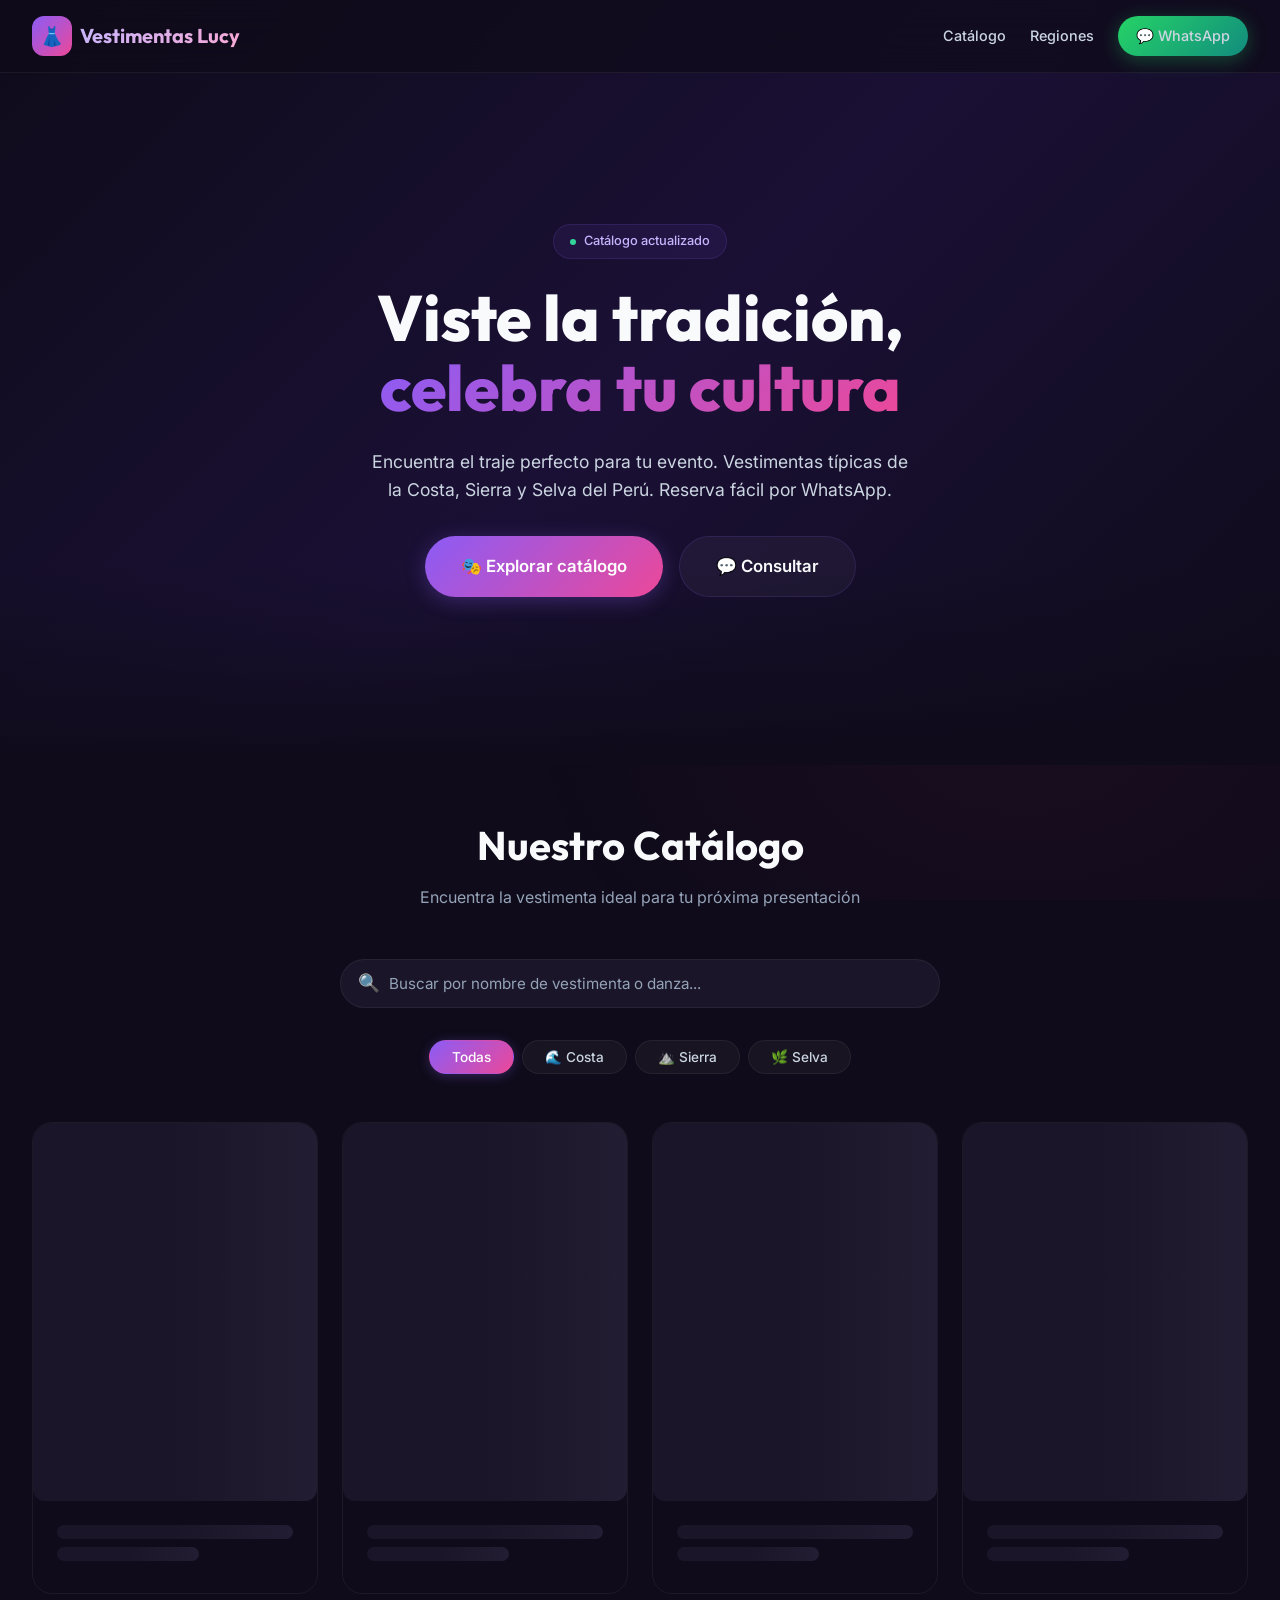
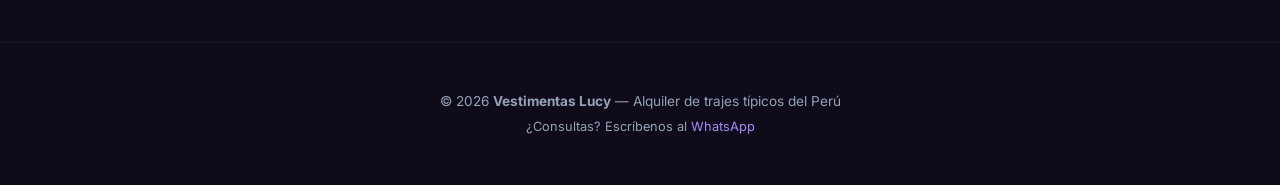
==== index.html @ 81c1f80c "Primer despliegue de Alquiler de Vestimentas Lucy" ====
<!DOCTYPE html>
<html lang="es">
<head>
    <meta charset="UTF-8">
    <meta name="viewport" content="width=device-width, initial-scale=1.0">
    <meta name="description" content="Alquiler de vestimentas típicas del Perú — Costa, Sierra y Selva. Encuentra trajes de Marinera, Huayno, Diablada y más. Reserva por WhatsApp.">
    <meta name="keywords" content="alquiler vestimentas, trajes típicos Perú, danzas peruanas, marinera, huayno, diablada">
    <title>Vestimentas Lucy — Alquiler de Trajes Típicos del Perú</title>
    <link rel="stylesheet" href="css/style.css">
    <link rel="icon" href="data:image/svg+xml,<svg xmlns='http://www.w3.org/2000/svg' viewBox='0 0 32 32'><text y='28' font-size='28'>👗</text></svg>">
</head>
<body>

    <!-- ══════════════════ NAVBAR ══════════════════ -->
    <nav class="navbar" id="navbar">
        <div class="navbar-inner">
            <a href="#" class="navbar-brand">
                <div class="brand-icon">👗</div>
                <span class="brand-text">Vestimentas Lucy</span>
            </a>

            <button class="navbar-toggle" id="navToggle" aria-label="Menú de navegación">
                <span></span><span></span><span></span>
            </button>

            <ul class="navbar-nav" id="navMenu">
                <li><a href="#catalogo">Catálogo</a></li>
                <li><a href="#regiones">Regiones</a></li>
                <li>
                    <a href="https://wa.me/51948291212?text=Hola%2C%20vengo%20del%20catálogo%20web%20y%20deseo%20información."
                       class="btn btn-sm btn-whatsapp" target="_blank" rel="noopener">
                        💬 WhatsApp
                    </a>
                </li>
            </ul>
        </div>
    </nav>

    <!-- ══════════════════ HERO ══════════════════ -->
    <section class="hero">
        <div class="hero-content">
            <div class="hero-badge">
                <span class="badge-dot"></span>
                Catálogo actualizado
            </div>
            <h1>
                Viste la tradición,<br>
                <span class="gradient-text">celebra tu cultura</span>
            </h1>
            <p>
                Encuentra el traje perfecto para tu evento. Vestimentas típicas de la Costa, Sierra y Selva del Perú. Reserva fácil por WhatsApp.
            </p>
            <div class="hero-actions">
                <a href="#catalogo" class="btn btn-primary btn-lg">
                    🎭 Explorar catálogo
                </a>
                <a href="https://wa.me/51948291212?text=Hola%2C%20vengo%20del%20catálogo%20web%20y%20deseo%20información."
                   class="btn btn-secondary btn-lg" target="_blank" rel="noopener">
                    💬 Consultar
                </a>
            </div>
        </div>
    </section>

    <!-- ══════════════════ CATÁLOGO ══════════════════ -->
    <main class="catalog-section" id="catalogo">
        <div class="section-header">
            <h2>Nuestro Catálogo</h2>
            <p>Encuentra la vestimenta ideal para tu próxima presentación</p>
        </div>

        <!-- Buscador -->
        <div class="search-bar-container">
            <span class="search-icon">🔍</span>
            <input type="text" class="search-bar" id="searchInput"
                   placeholder="Buscar por nombre de vestimenta o danza..." autocomplete="off">
        </div>

        <!-- Filtros por Región -->
        <div class="filter-tabs" id="filterTabs">
            <button class="filter-tab active" data-region="all">Todas</button>
            <button class="filter-tab" data-region="Costa">🌊 Costa</button>
            <button class="filter-tab" data-region="Sierra">⛰️ Sierra</button>
            <button class="filter-tab" data-region="Selva">🌿 Selva</button>
        </div>

        <!-- Grid del catálogo (se llena dinámicamente) -->
        <div class="catalog-grid" id="catalogGrid">
            <!-- Loading skeletons -->
            <div class="skeleton-card">
                <div class="skeleton skeleton-image"></div>
                <div class="skeleton-body">
                    <div class="skeleton skeleton-line"></div>
                    <div class="skeleton skeleton-line"></div>
                </div>
            </div>
            <div class="skeleton-card">
                <div class="skeleton skeleton-image"></div>
                <div class="skeleton-body">
                    <div class="skeleton skeleton-line"></div>
                    <div class="skeleton skeleton-line"></div>
                </div>
            </div>
            <div class="skeleton-card">
                <div class="skeleton skeleton-image"></div>
                <div class="skeleton-body">
                    <div class="skeleton skeleton-line"></div>
                    <div class="skeleton skeleton-line"></div>
                </div>
            </div>
            <div class="skeleton-card">
                <div class="skeleton skeleton-image"></div>
                <div class="skeleton-body">
                    <div class="skeleton skeleton-line"></div>
                    <div class="skeleton skeleton-line"></div>
                </div>
            </div>
        </div>

        <!-- Estado vacío (oculto por defecto) -->
        <div class="empty-state" id="emptyState" style="display: none;">
            <div class="empty-icon">🔍</div>
            <p>No se encontraron vestimentas que coincidan con tu búsqueda.</p>
        </div>
    </main>

    <!-- ══════════════════ MODAL DE DETALLE ══════════════════ -->
    <div class="modal-overlay" id="modalOverlay">
        <div class="modal" role="dialog" aria-modal="true">
            <div class="modal-header">
                <h3 id="modalTitle">Detalle de Vestimenta</h3>
                <button class="modal-close" id="modalClose" aria-label="Cerrar">✕</button>
            </div>
            <div class="modal-body">
                <img src="" alt="" class="modal-image" id="modalImage">
                <h2 id="modalName"></h2>
                <p class="modal-region" id="modalRegion"></p>
                <p class="modal-danza" id="modalDanza"></p>
                <p class="modal-tallas-label">Tallas disponibles:</p>
                <div class="modal-tallas" id="modalTallas"></div>
            </div>
            <div class="modal-footer">
                <a href="#" class="btn btn-whatsapp btn-lg" id="modalWhatsapp" target="_blank" rel="noopener">
                    💬 Reservar por WhatsApp
                </a>
            </div>
        </div>
    </div>

    <!-- ══════════════════ FOOTER ══════════════════ -->
    <footer class="site-footer">
        <p>© 2026 <strong>Vestimentas Lucy</strong> — Alquiler de trajes típicos del Perú</p>
        <p style="margin-top: 4px; font-size: 0.8rem;">
            ¿Consultas? Escríbenos al
            <a href="https://wa.me/51948291212" target="_blank" rel="noopener">WhatsApp</a>
        </p>
    </footer>

    <!-- Botón scroll to top -->
    <button class="scroll-top-btn" id="scrollTopBtn" aria-label="Volver arriba">↑</button>

    <!-- Toast container -->
    <div class="toast-container" id="toastContainer"></div>

    <!-- Scripts -->
    <script type="module" src="js/app.js"></script>

</body>
</html>
---- css/style.css ----
/* =====================================================
   ALQUILER DE VESTIMENTAS LUCY — Sistema de Diseño
   Catálogo Público (style.css)
   ===================================================== */

/* ── Google Fonts ── */
@import url('https://fonts.googleapis.com/css2?family=Outfit:wght@300;400;500;600;700;800&family=Inter:wght@300;400;500;600&display=swap');

/* ── Variables de Diseño ── */
:root {
    /* Paleta principal — tonos cálidos y elegantes */
    --color-primary: #8B5CF6;
    --color-primary-light: #A78BFA;
    --color-primary-dark: #7C3AED;
    --color-secondary: #EC4899;
    --color-secondary-light: #F472B6;
    --color-accent: #F59E0B;
    --color-accent-light: #FBBF24;

    /* Fondos */
    --bg-body: #0F0B1A;
    --bg-card: rgba(255, 255, 255, 0.04);
    --bg-card-hover: rgba(255, 255, 255, 0.08);
    --bg-glass: rgba(139, 92, 246, 0.08);
    --bg-surface: #1A1528;
    --bg-surface-2: #231D33;

    /* Texto */
    --text-primary: #F8FAFC;
    --text-secondary: #CBD5E1;
    --text-muted: #94A3B8;
    --text-accent: #C4B5FD;

    /* Bordes */
    --border-subtle: rgba(255, 255, 255, 0.06);
    --border-card: rgba(139, 92, 246, 0.15);
    --border-glow: rgba(139, 92, 246, 0.4);

    /* Sombras */
    --shadow-sm: 0 1px 3px rgba(0, 0, 0, 0.3);
    --shadow-md: 0 4px 14px rgba(0, 0, 0, 0.4);
    --shadow-lg: 0 10px 40px rgba(0, 0, 0, 0.5);
    --shadow-glow: 0 0 30px rgba(139, 92, 246, 0.15);

    /* Gradientes */
    --gradient-hero: linear-gradient(135deg, #0F0B1A 0%, #1A1035 50%, #0F0B1A 100%);
    --gradient-primary: linear-gradient(135deg, #8B5CF6, #EC4899);
    --gradient-card: linear-gradient(145deg, rgba(139, 92, 246, 0.08), rgba(236, 72, 153, 0.04));
    --gradient-text: linear-gradient(135deg, #C4B5FD, #F9A8D4);

    /* Tipografía */
    --font-heading: 'Outfit', sans-serif;
    --font-body: 'Inter', sans-serif;

    /* Radios */
    --radius-sm: 8px;
    --radius-md: 12px;
    --radius-lg: 20px;
    --radius-xl: 28px;
    --radius-full: 9999px;

    /* Transiciones */
    --transition-fast: 0.2s cubic-bezier(0.4, 0, 0.2, 1);
    --transition-base: 0.3s cubic-bezier(0.4, 0, 0.2, 1);
    --transition-slow: 0.5s cubic-bezier(0.4, 0, 0.2, 1);

    /* Espaciado */
    --space-xs: 4px;
    --space-sm: 8px;
    --space-md: 16px;
    --space-lg: 24px;
    --space-xl: 32px;
    --space-2xl: 48px;
    --space-3xl: 64px;
}

/* ── Reset y Base ── */
*,
*::before,
*::after {
    margin: 0;
    padding: 0;
    box-sizing: border-box;
}

html {
    scroll-behavior: smooth;
    -webkit-font-smoothing: antialiased;
    -moz-osx-font-smoothing: grayscale;
}

body {
    font-family: var(--font-body);
    background: var(--bg-body);
    color: var(--text-primary);
    line-height: 1.6;
    min-height: 100vh;
    overflow-x: hidden;
}

/* ── Fondo animado con partículas ── */
body::before {
    content: '';
    position: fixed;
    inset: 0;
    background: 
        radial-gradient(ellipse 600px 400px at 20% 20%, rgba(139, 92, 246, 0.06), transparent),
        radial-gradient(ellipse 500px 350px at 80% 80%, rgba(236, 72, 153, 0.05), transparent),
        radial-gradient(ellipse 400px 300px at 50% 50%, rgba(245, 158, 11, 0.03), transparent);
    pointer-events: none;
    z-index: 0;
    animation: bgPulse 15s ease-in-out infinite alternate;
}

@keyframes bgPulse {
    0% { opacity: 0.6; }
    100% { opacity: 1; }
}

/* ── NAVBAR ── */
.navbar {
    position: fixed;
    top: 0;
    left: 0;
    right: 0;
    z-index: 1000;
    padding: var(--space-md) var(--space-xl);
    background: rgba(15, 11, 26, 0.75);
    backdrop-filter: blur(20px);
    -webkit-backdrop-filter: blur(20px);
    border-bottom: 1px solid var(--border-subtle);
    transition: var(--transition-base);
}

.navbar.scrolled {
    background: rgba(15, 11, 26, 0.92);
    box-shadow: var(--shadow-md);
}

.navbar-inner {
    max-width: 1280px;
    margin: 0 auto;
    display: flex;
    align-items: center;
    justify-content: space-between;
}

.navbar-brand {
    display: flex;
    align-items: center;
    gap: var(--space-sm);
    text-decoration: none;
}

.navbar-brand .brand-icon {
    width: 40px;
    height: 40px;
    border-radius: var(--radius-md);
    background: var(--gradient-primary);
    display: flex;
    align-items: center;
    justify-content: center;
    font-size: 1.2rem;
}

.navbar-brand .brand-text {
    font-family: var(--font-heading);
    font-weight: 700;
    font-size: 1.25rem;
    background: var(--gradient-text);
    -webkit-background-clip: text;
    -webkit-text-fill-color: transparent;
    background-clip: text;
}

.navbar-nav {
    display: flex;
    align-items: center;
    gap: var(--space-lg);
    list-style: none;
}

.navbar-nav a {
    color: var(--text-secondary);
    text-decoration: none;
    font-size: 0.9rem;
    font-weight: 500;
    transition: var(--transition-fast);
    position: relative;
}

.navbar-nav a:hover {
    color: var(--text-primary);
}

.navbar-nav a::after {
    content: '';
    position: absolute;
    bottom: -4px;
    left: 0;
    width: 0;
    height: 2px;
    background: var(--gradient-primary);
    border-radius: var(--radius-full);
    transition: var(--transition-base);
}

.navbar-nav a:hover::after {
    width: 100%;
}

/* Hamburger Mobile */
.navbar-toggle {
    display: none;
    flex-direction: column;
    gap: 5px;
    background: none;
    border: none;
    cursor: pointer;
    padding: 4px;
}

.navbar-toggle span {
    display: block;
    width: 24px;
    height: 2px;
    background: var(--text-secondary);
    border-radius: var(--radius-full);
    transition: var(--transition-base);
}

/* ── HERO SECTION ── */
.hero {
    position: relative;
    min-height: 85vh;
    display: flex;
    align-items: center;
    justify-content: center;
    text-align: center;
    padding: 120px var(--space-xl) var(--space-3xl);
    background: var(--gradient-hero);
    overflow: hidden;
}

.hero::after {
    content: '';
    position: absolute;
    bottom: 0;
    left: 0;
    right: 0;
    height: 200px;
    background: linear-gradient(to top, var(--bg-body), transparent);
    pointer-events: none;
}

.hero-content {
    position: relative;
    z-index: 1;
    max-width: 700px;
}

.hero-badge {
    display: inline-flex;
    align-items: center;
    gap: var(--space-sm);
    padding: 6px 16px;
    background: var(--bg-glass);
    border: 1px solid var(--border-card);
    border-radius: var(--radius-full);
    font-size: 0.8rem;
    color: var(--text-accent);
    font-weight: 500;
    margin-bottom: var(--space-lg);
    animation: fadeInUp 0.6s ease-out;
}

.hero-badge .badge-dot {
    width: 6px;
    height: 6px;
    border-radius: 50%;
    background: #34D399;
    animation: pulse 2s ease-in-out infinite;
}

@keyframes pulse {
    0%, 100% { opacity: 1; transform: scale(1); }
    50% { opacity: 0.5; transform: scale(1.5); }
}

.hero h1 {
    font-family: var(--font-heading);
    font-size: clamp(2.5rem, 6vw, 4rem);
    font-weight: 800;
    line-height: 1.1;
    margin-bottom: var(--space-lg);
    animation: fadeInUp 0.6s ease-out 0.1s both;
}

.hero h1 .gradient-text {
    background: var(--gradient-primary);
    -webkit-background-clip: text;
    -webkit-text-fill-color: transparent;
    background-clip: text;
}

.hero p {
    font-size: 1.1rem;
    color: var(--text-secondary);
    max-width: 540px;
    margin: 0 auto var(--space-xl);
    animation: fadeInUp 0.6s ease-out 0.2s both;
}

.hero-actions {
    display: flex;
    gap: var(--space-md);
    justify-content: center;
    flex-wrap: wrap;
    animation: fadeInUp 0.6s ease-out 0.3s both;
}

@keyframes fadeInUp {
    from {
        opacity: 0;
        transform: translateY(20px);
    }
    to {
        opacity: 1;
        transform: translateY(0);
    }
}

/* ── BOTONES ── */
.btn {
    display: inline-flex;
    align-items: center;
    gap: var(--space-sm);
    padding: 12px 28px;
    font-family: var(--font-body);
    font-size: 0.95rem;
    font-weight: 600;
    border: none;
    border-radius: var(--radius-full);
    cursor: pointer;
    text-decoration: none;
    transition: var(--transition-base);
    position: relative;
    overflow: hidden;
}

.btn-primary {
    background: var(--gradient-primary);
    color: #fff;
    box-shadow: 0 4px 20px rgba(139, 92, 246, 0.3);
}

.btn-primary:hover {
    transform: translateY(-2px);
    box-shadow: 0 6px 30px rgba(139, 92, 246, 0.45);
}

.btn-secondary {
    background: var(--bg-card);
    color: var(--text-primary);
    border: 1px solid var(--border-card);
}

.btn-secondary:hover {
    background: var(--bg-card-hover);
    border-color: var(--border-glow);
    transform: translateY(-2px);
}

.btn-whatsapp {
    background: linear-gradient(135deg, #25D366, #128C7E);
    color: #fff;
    box-shadow: 0 4px 20px rgba(37, 211, 102, 0.3);
}

.btn-whatsapp:hover {
    transform: translateY(-2px);
    box-shadow: 0 6px 30px rgba(37, 211, 102, 0.45);
}

.btn-sm {
    padding: 8px 18px;
    font-size: 0.85rem;
}

.btn-lg {
    padding: 16px 36px;
    font-size: 1.05rem;
}

/* ── SECCIÓN DE FILTROS ── */
.catalog-section {
    position: relative;
    z-index: 1;
    max-width: 1280px;
    margin: 0 auto;
    padding: var(--space-2xl) var(--space-xl);
}

.section-header {
    text-align: center;
    margin-bottom: var(--space-2xl);
}

.section-header h2 {
    font-family: var(--font-heading);
    font-size: clamp(1.75rem, 4vw, 2.5rem);
    font-weight: 700;
    margin-bottom: var(--space-sm);
}

.section-header p {
    color: var(--text-muted);
    font-size: 1rem;
}

/* Barra de búsqueda */
.search-bar-container {
    max-width: 600px;
    margin: 0 auto var(--space-xl);
    position: relative;
}

.search-bar {
    width: 100%;
    padding: 14px 20px 14px 48px;
    background: var(--bg-surface);
    border: 1px solid var(--border-subtle);
    border-radius: var(--radius-full);
    color: var(--text-primary);
    font-family: var(--font-body);
    font-size: 0.95rem;
    outline: none;
    transition: var(--transition-base);
}

.search-bar:focus {
    border-color: var(--color-primary);
    box-shadow: 0 0 0 3px rgba(139, 92, 246, 0.15);
}

.search-bar::placeholder {
    color: var(--text-muted);
}

.search-icon {
    position: absolute;
    left: 18px;
    top: 50%;
    transform: translateY(-50%);
    color: var(--text-muted);
    pointer-events: none;
    font-size: 1.1rem;
}

/* Filtros por región */
.filter-tabs {
    display: flex;
    justify-content: center;
    flex-wrap: wrap;
    gap: var(--space-sm);
    margin-bottom: var(--space-2xl);
}

.filter-tab {
    padding: 8px 22px;
    background: var(--bg-card);
    border: 1px solid var(--border-subtle);
    border-radius: var(--radius-full);
    color: var(--text-secondary);
    font-family: var(--font-body);
    font-size: 0.85rem;
    font-weight: 500;
    cursor: pointer;
    transition: var(--transition-base);
}

.filter-tab:hover {
    background: var(--bg-card-hover);
    color: var(--text-primary);
    border-color: var(--border-card);
}

.filter-tab.active {
    background: var(--gradient-primary);
    color: #fff;
    border-color: transparent;
    box-shadow: 0 2px 12px rgba(139, 92, 246, 0.3);
}

/* ── GRID DE CATÁLOGO ── */
.catalog-grid {
    display: grid;
    grid-template-columns: repeat(auto-fill, minmax(280px, 1fr));
    gap: var(--space-lg);
}

/* ── CARDS DE VESTIMENTA ── */
.vestimenta-card {
    background: var(--gradient-card);
    border: 1px solid var(--border-subtle);
    border-radius: var(--radius-lg);
    overflow: hidden;
    transition: var(--transition-base);
    cursor: pointer;
    position: relative;
}

.vestimenta-card:hover {
    transform: translateY(-6px);
    border-color: var(--border-card);
    box-shadow: var(--shadow-glow);
}

.card-image-wrapper {
    position: relative;
    width: 100%;
    aspect-ratio: 3 / 4;
    overflow: hidden;
    background: var(--bg-surface);
}

.card-image-wrapper img {
    width: 100%;
    height: 100%;
    object-fit: cover;
    transition: var(--transition-slow);
}

.vestimenta-card:hover .card-image-wrapper img {
    transform: scale(1.06);
}

.card-badge {
    position: absolute;
    top: var(--space-md);
    left: var(--space-md);
    padding: 4px 12px;
    background: rgba(15, 11, 26, 0.7);
    backdrop-filter: blur(10px);
    border-radius: var(--radius-full);
    font-size: 0.75rem;
    font-weight: 600;
    color: var(--text-accent);
    border: 1px solid var(--border-card);
}

.card-stock-badge {
    position: absolute;
    top: var(--space-md);
    right: var(--space-md);
    padding: 4px 10px;
    border-radius: var(--radius-full);
    font-size: 0.7rem;
    font-weight: 600;
}

.card-stock-badge.in-stock {
    background: rgba(52, 211, 153, 0.15);
    color: #34D399;
    border: 1px solid rgba(52, 211, 153, 0.3);
}

.card-stock-badge.out-of-stock {
    background: rgba(239, 68, 68, 0.15);
    color: #EF4444;
    border: 1px solid rgba(239, 68, 68, 0.3);
}

.card-body {
    padding: var(--space-lg);
}

.card-body h3 {
    font-family: var(--font-heading);
    font-size: 1.1rem;
    font-weight: 600;
    margin-bottom: var(--space-xs);
    color: var(--text-primary);
}

.card-body .card-danza {
    font-size: 0.85rem;
    color: var(--text-muted);
    margin-bottom: var(--space-md);
}

.card-tallas {
    display: flex;
    gap: var(--space-xs);
    flex-wrap: wrap;
    margin-bottom: var(--space-md);
}

.talla-chip {
    padding: 4px 10px;
    background: var(--bg-surface);
    border: 1px solid var(--border-subtle);
    border-radius: var(--radius-sm);
    font-size: 0.75rem;
    font-weight: 500;
    color: var(--text-secondary);
    transition: var(--transition-fast);
}

.talla-chip.available {
    cursor: pointer;
}

.talla-chip.available:hover,
.talla-chip.selected {
    border-color: var(--color-primary);
    background: rgba(139, 92, 246, 0.1);
    color: var(--color-primary-light);
}

.talla-chip.unavailable {
    opacity: 0.35;
    text-decoration: line-through;
    cursor: not-allowed;
}

.card-actions {
    display: flex;
    gap: var(--space-sm);
}

.card-actions .btn {
    flex: 1;
    justify-content: center;
    padding: 10px 16px;
    font-size: 0.85rem;
}

/* ── MODAL ── */
.modal-overlay {
    position: fixed;
    inset: 0;
    background: rgba(0, 0, 0, 0.7);
    backdrop-filter: blur(8px);
    z-index: 2000;
    display: flex;
    align-items: center;
    justify-content: center;
    padding: var(--space-xl);
    opacity: 0;
    visibility: hidden;
    transition: var(--transition-base);
}

.modal-overlay.active {
    opacity: 1;
    visibility: visible;
}

.modal {
    background: var(--bg-surface);
    border: 1px solid var(--border-card);
    border-radius: var(--radius-xl);
    max-width: 520px;
    width: 100%;
    max-height: 90vh;
    overflow-y: auto;
    transform: translateY(20px) scale(0.95);
    transition: var(--transition-base);
    box-shadow: var(--shadow-lg);
}

.modal-overlay.active .modal {
    transform: translateY(0) scale(1);
}

.modal-header {
    display: flex;
    align-items: center;
    justify-content: space-between;
    padding: var(--space-lg) var(--space-xl);
    border-bottom: 1px solid var(--border-subtle);
}

.modal-header h3 {
    font-family: var(--font-heading);
    font-size: 1.2rem;
    font-weight: 600;
}

.modal-close {
    width: 36px;
    height: 36px;
    display: flex;
    align-items: center;
    justify-content: center;
    background: var(--bg-card);
    border: 1px solid var(--border-subtle);
    border-radius: var(--radius-sm);
    color: var(--text-muted);
    cursor: pointer;
    transition: var(--transition-fast);
    font-size: 1.2rem;
}

.modal-close:hover {
    background: var(--bg-card-hover);
    color: var(--text-primary);
}

.modal-body {
    padding: var(--space-xl);
}

.modal-image {
    width: 100%;
    aspect-ratio: 3 / 4;
    object-fit: cover;
    border-radius: var(--radius-md);
    margin-bottom: var(--space-lg);
}

.modal-body h2 {
    font-family: var(--font-heading);
    font-size: 1.4rem;
    font-weight: 700;
    margin-bottom: var(--space-xs);
}

.modal-body .modal-region {
    color: var(--text-accent);
    font-size: 0.9rem;
    font-weight: 500;
    margin-bottom: var(--space-md);
}

.modal-body .modal-danza {
    color: var(--text-muted);
    font-size: 0.9rem;
    margin-bottom: var(--space-lg);
}

.modal-tallas-label {
    font-size: 0.85rem;
    color: var(--text-muted);
    font-weight: 500;
    margin-bottom: var(--space-sm);
}

.modal-tallas {
    display: flex;
    gap: var(--space-sm);
    flex-wrap: wrap;
    margin-bottom: var(--space-xl);
}

.modal-tallas .talla-chip {
    padding: 8px 16px;
    font-size: 0.85rem;
}

.modal-footer {
    padding: var(--space-lg) var(--space-xl);
    border-top: 1px solid var(--border-subtle);
}

.modal-footer .btn {
    width: 100%;
    justify-content: center;
    padding: 14px;
}

/* ── FOOTER ── */
.site-footer {
    position: relative;
    z-index: 1;
    text-align: center;
    padding: var(--space-2xl) var(--space-xl);
    border-top: 1px solid var(--border-subtle);
    color: var(--text-muted);
    font-size: 0.85rem;
}

.site-footer a {
    color: var(--color-primary-light);
    text-decoration: none;
}

.site-footer a:hover {
    text-decoration: underline;
}

/* ── ESTADO VACÍO ── */
.empty-state {
    text-align: center;
    padding: var(--space-3xl) var(--space-xl);
    color: var(--text-muted);
}

.empty-state .empty-icon {
    font-size: 3rem;
    margin-bottom: var(--space-md);
    opacity: 0.4;
}

.empty-state p {
    font-size: 1rem;
}

/* ── LOADING SKELETON ── */
.skeleton {
    background: linear-gradient(
        90deg,
        var(--bg-surface) 25%,
        var(--bg-surface-2) 50%,
        var(--bg-surface) 75%
    );
    background-size: 200% 100%;
    animation: shimmer 1.5s infinite;
    border-radius: var(--radius-md);
}

@keyframes shimmer {
    0% { background-position: 200% 0; }
    100% { background-position: -200% 0; }
}

.skeleton-card {
    border-radius: var(--radius-lg);
    overflow: hidden;
    border: 1px solid var(--border-subtle);
}

.skeleton-card .skeleton-image {
    width: 100%;
    aspect-ratio: 3 / 4;
}

.skeleton-card .skeleton-body {
    padding: var(--space-lg);
}

.skeleton-card .skeleton-line {
    height: 14px;
    margin-bottom: var(--space-sm);
    border-radius: var(--radius-sm);
}

.skeleton-card .skeleton-line:last-child {
    width: 60%;
}

/* ── TOAST NOTIFICATIONS ── */
.toast-container {
    position: fixed;
    bottom: var(--space-xl);
    right: var(--space-xl);
    z-index: 3000;
    display: flex;
    flex-direction: column;
    gap: var(--space-sm);
}

.toast {
    padding: var(--space-md) var(--space-lg);
    background: var(--bg-surface-2);
    border: 1px solid var(--border-card);
    border-radius: var(--radius-md);
    color: var(--text-primary);
    font-size: 0.9rem;
    box-shadow: var(--shadow-lg);
    animation: slideInRight 0.4s ease-out;
    max-width: 360px;
}

@keyframes slideInRight {
    from {
        opacity: 0;
        transform: translateX(100%);
    }
    to {
        opacity: 1;
        transform: translateX(0);
    }
}

/* ── SCROLL TO TOP ── */
.scroll-top-btn {
    position: fixed;
    bottom: var(--space-xl);
    left: var(--space-xl);
    width: 44px;
    height: 44px;
    border-radius: 50%;
    background: var(--gradient-primary);
    color: #fff;
    border: none;
    display: flex;
    align-items: center;
    justify-content: center;
    font-size: 1.2rem;
    cursor: pointer;
    z-index: 1500;
    opacity: 0;
    visibility: hidden;
    transform: translateY(10px);
    transition: var(--transition-base);
    box-shadow: 0 4px 16px rgba(139, 92, 246, 0.3);
}

.scroll-top-btn.visible {
    opacity: 1;
    visibility: visible;
    transform: translateY(0);
}

.scroll-top-btn:hover {
    transform: translateY(-3px);
    box-shadow: 0 6px 24px rgba(139, 92, 246, 0.45);
}

/* ── RESPONSIVE ── */
@media (max-width: 768px) {
    .navbar-nav {
        display: none;
        position: absolute;
        top: 100%;
        left: 0;
        right: 0;
        flex-direction: column;
        background: rgba(15, 11, 26, 0.95);
        backdrop-filter: blur(20px);
        padding: var(--space-lg);
        gap: var(--space-md);
        border-bottom: 1px solid var(--border-subtle);
    }

    .navbar-nav.open {
        display: flex;
    }

    .navbar-toggle {
        display: flex;
    }

    .hero {
        min-height: 70vh;
        padding: 100px var(--space-md) var(--space-2xl);
    }

    .hero-actions {
        flex-direction: column;
        align-items: center;
    }

    .catalog-section {
        padding: var(--space-xl) var(--space-md);
    }

    .catalog-grid {
        grid-template-columns: repeat(auto-fill, minmax(240px, 1fr));
        gap: var(--space-md);
    }

    .modal {
        max-width: 100%;
        border-radius: var(--radius-lg);
    }
}

@media (max-width: 480px) {
    .catalog-grid {
        grid-template-columns: 1fr;
    }

    .filter-tabs {
        gap: var(--space-xs);
    }

    .filter-tab {
        padding: 6px 14px;
        font-size: 0.8rem;
    }
}
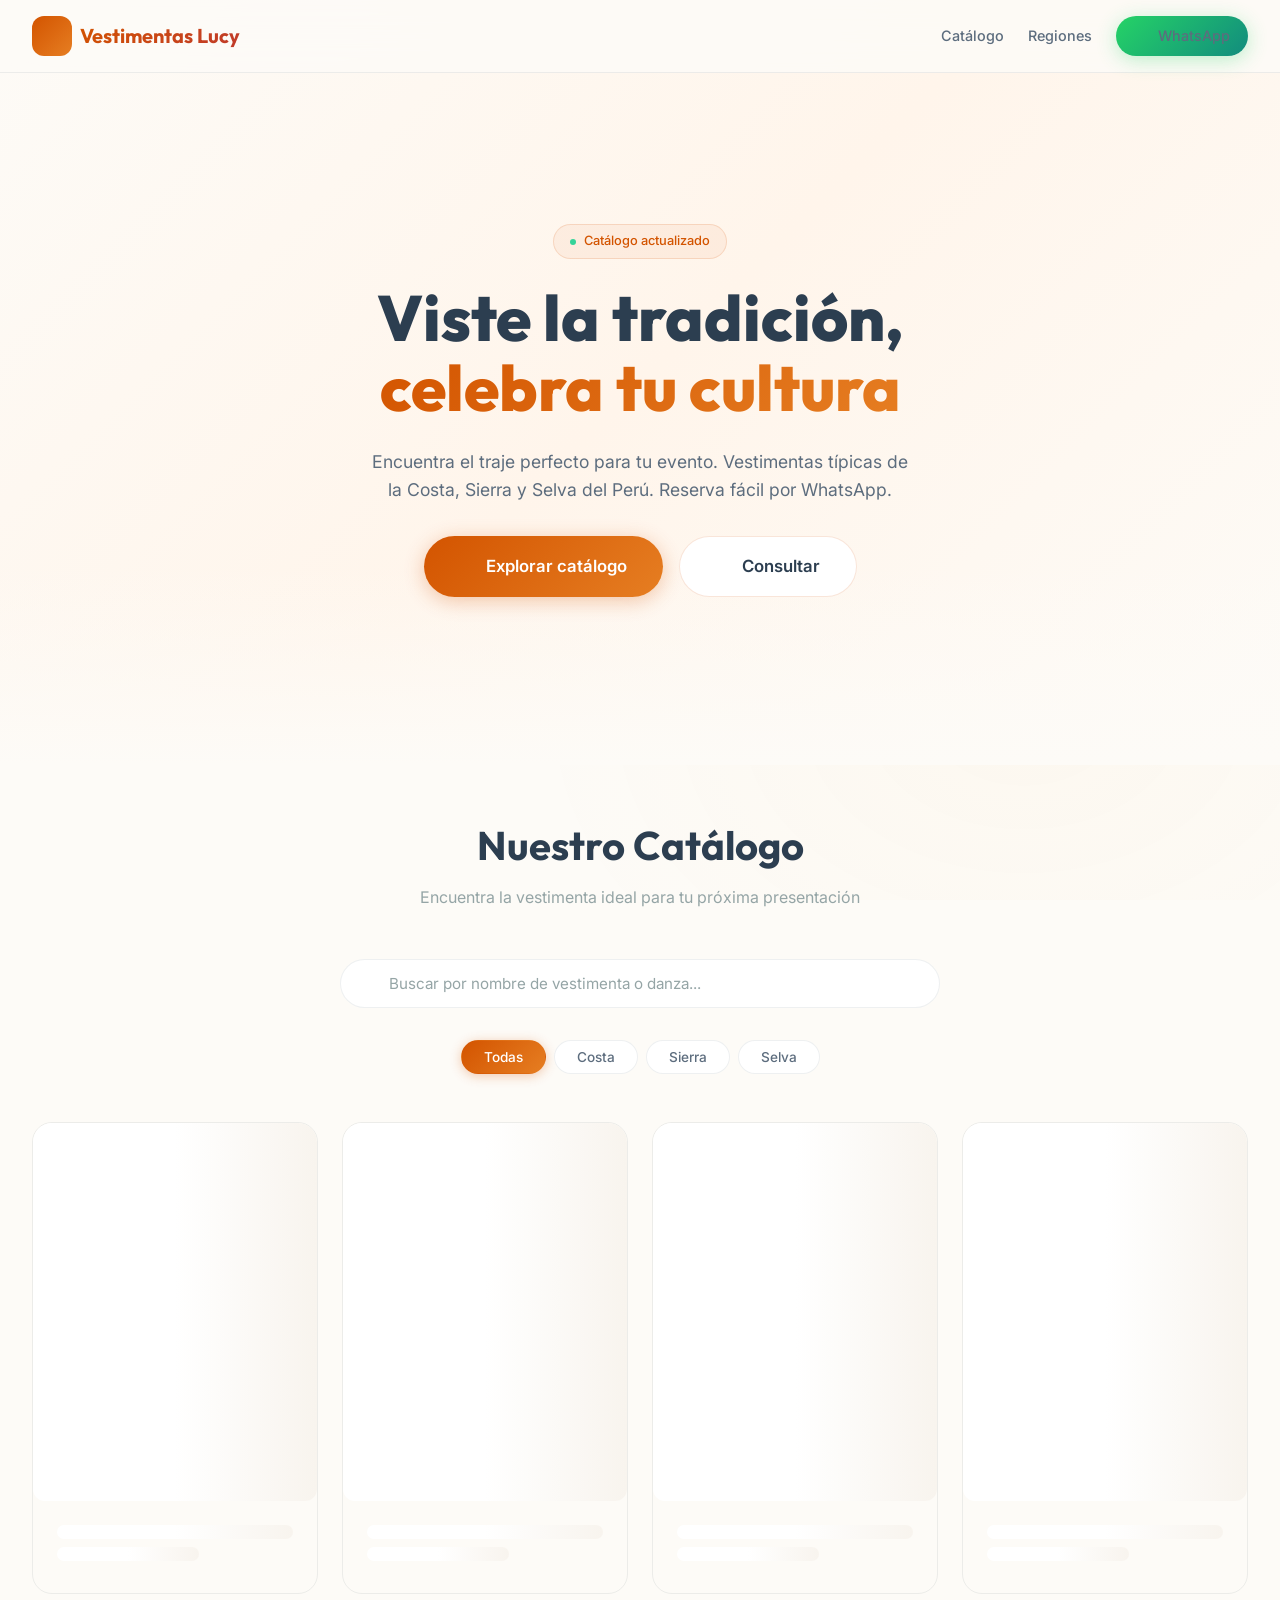
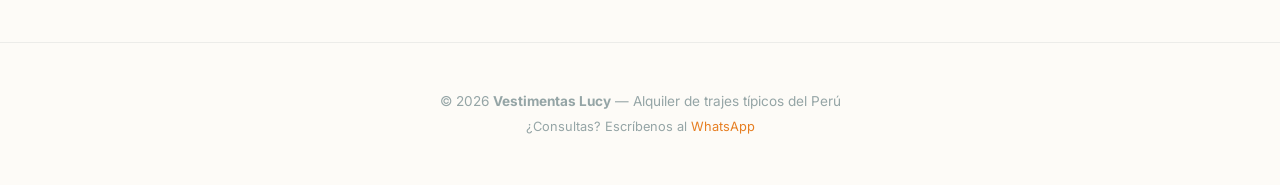
==== commit 3e28a8a6: "iconos pro" ====
--- a/index.html
+++ b/index.html
@@ -7,7 +7,7 @@
     <meta name="keywords" content="alquiler vestimentas, trajes típicos Perú, danzas peruanas, marinera, huayno, diablada">
     <title>Vestimentas Lucy — Alquiler de Trajes Típicos del Perú</title>
     <link rel="stylesheet" href="css/style.css">
-    <link rel="icon" href="data:image/svg+xml,<svg xmlns='http://www.w3.org/2000/svg' viewBox='0 0 32 32'><text y='28' font-size='28'>👗</text></svg>">
+    <link rel="icon" type="image/svg+xml" href="data:image/svg+xml,%3Csvg xmlns='http://www.w3.org/2000/svg' width='32' height='32' viewBox='0 0 24 24' fill='none' stroke='%23D35400' stroke-width='2'%3E%3Cpath d='m6 2 2 4h8l2-4'/%3E%3Cpath d='M6 6v14a2 2 0 0 0 2 2h8a2 2 0 0 0 2-2V6'/%3E%3C/svg%3E">
 </head>
 <body>
 
@@ -15,7 +15,7 @@
     <nav class="navbar" id="navbar">
         <div class="navbar-inner">
             <a href="#" class="navbar-brand">
-                <div class="brand-icon">👗</div>
+                <div class="brand-icon"><i data-lucide="shirt" style="width:20px;height:20px;color:#fff;"></i></div>
                 <span class="brand-text">Vestimentas Lucy</span>
             </a>
 
@@ -29,7 +29,7 @@
                 <li>
                     <a href="https://wa.me/51948291212?text=Hola%2C%20vengo%20del%20catálogo%20web%20y%20deseo%20información."
                        class="btn btn-sm btn-whatsapp" target="_blank" rel="noopener">
-                        💬 WhatsApp
+                        <i data-lucide="message-circle" style="width:16px;height:16px;"></i> WhatsApp
                     </a>
                 </li>
             </ul>
@@ -52,11 +52,11 @@
             </p>
             <div class="hero-actions">
                 <a href="#catalogo" class="btn btn-primary btn-lg">
-                    🎭 Explorar catálogo
+                    <i data-lucide="theater" style="width:18px;height:18px;"></i> Explorar catálogo
                 </a>
                 <a href="https://wa.me/51948291212?text=Hola%2C%20vengo%20del%20catálogo%20web%20y%20deseo%20información."
                    class="btn btn-secondary btn-lg" target="_blank" rel="noopener">
-                    💬 Consultar
+                    <i data-lucide="message-circle" style="width:18px;height:18px;"></i> Consultar
                 </a>
             </div>
         </div>
@@ -71,7 +71,7 @@
 
         <!-- Buscador -->
         <div class="search-bar-container">
-            <span class="search-icon">🔍</span>
+            <span class="search-icon"><i data-lucide="search" style="width:18px;height:18px;"></i></span>
             <input type="text" class="search-bar" id="searchInput"
                    placeholder="Buscar por nombre de vestimenta o danza..." autocomplete="off">
         </div>
@@ -79,9 +79,9 @@
         <!-- Filtros por Región -->
         <div class="filter-tabs" id="filterTabs">
             <button class="filter-tab active" data-region="all">Todas</button>
-            <button class="filter-tab" data-region="Costa">🌊 Costa</button>
-            <button class="filter-tab" data-region="Sierra">⛰️ Sierra</button>
-            <button class="filter-tab" data-region="Selva">🌿 Selva</button>
+            <button class="filter-tab" data-region="Costa"><i data-lucide="waves" style="width:14px;height:14px;"></i> Costa</button>
+            <button class="filter-tab" data-region="Sierra"><i data-lucide="mountain" style="width:14px;height:14px;"></i> Sierra</button>
+            <button class="filter-tab" data-region="Selva"><i data-lucide="trees" style="width:14px;height:14px;"></i> Selva</button>
         </div>
 
         <!-- Grid del catálogo (se llena dinámicamente) -->
@@ -119,7 +119,7 @@
 
         <!-- Estado vacío (oculto por defecto) -->
         <div class="empty-state" id="emptyState" style="display: none;">
-            <div class="empty-icon">🔍</div>
+            <div class="empty-icon"><i data-lucide="search-x" style="width:48px;height:48px;"></i></div>
             <p>No se encontraron vestimentas que coincidan con tu búsqueda.</p>
         </div>
     </main>
@@ -141,7 +141,7 @@
             </div>
             <div class="modal-footer">
                 <a href="#" class="btn btn-whatsapp btn-lg" id="modalWhatsapp" target="_blank" rel="noopener">
-                    💬 Reservar por WhatsApp
+                    <i data-lucide="message-circle" style="width:18px;height:18px;"></i> Reservar por WhatsApp
                 </a>
             </div>
         </div>
@@ -157,13 +157,15 @@
     </footer>
 
     <!-- Botón scroll to top -->
-    <button class="scroll-top-btn" id="scrollTopBtn" aria-label="Volver arriba">↑</button>
+    <button class="scroll-top-btn" id="scrollTopBtn" aria-label="Volver arriba"><i data-lucide="arrow-up" style="width:20px;height:20px;"></i></button>
 
     <!-- Toast container -->
     <div class="toast-container" id="toastContainer"></div>
 
     <!-- Scripts -->
+    <script src="https://unpkg.com/lucide@latest/dist/umd/lucide.min.js"></script>
     <script type="module" src="js/app.js"></script>
+    <script>document.addEventListener('DOMContentLoaded', () => lucide.createIcons());</script>
 
 </body>
 </html>
--- a/css/style.css
+++ b/css/style.css
@@ -8,45 +8,47 @@
 
 /* ── Variables de Diseño ── */
 :root {
-    /* Paleta principal — tonos cálidos y elegantes */
-    --color-primary: #8B5CF6;
-    --color-primary-light: #A78BFA;
-    --color-primary-dark: #7C3AED;
-    --color-secondary: #EC4899;
-    --color-secondary-light: #F472B6;
-    --color-accent: #F59E0B;
-    --color-accent-light: #FBBF24;
+    /* Paleta principal — tonos cálidos y peruanos */
+    --color-primary: #D35400;
+    --color-primary-light: #E67E22;
+    --color-primary-dark: #A04000;
+    --color-secondary: #C0392B;
+    --color-secondary-light: #E74C3C;
+    --color-accent: #F39C12;
+    --color-accent-light: #F1C40F;
+    --color-whatsapp: #25D366;
+    --color-whatsapp-dark: #128C7E;
 
     /* Fondos */
-    --bg-body: #0F0B1A;
-    --bg-card: rgba(255, 255, 255, 0.04);
-    --bg-card-hover: rgba(255, 255, 255, 0.08);
-    --bg-glass: rgba(139, 92, 246, 0.08);
-    --bg-surface: #1A1528;
-    --bg-surface-2: #231D33;
+    --bg-body: #FDFBF7;
+    --bg-card: #FFFFFF;
+    --bg-card-hover: #FFF8F0;
+    --bg-glass: rgba(211, 84, 0, 0.06);
+    --bg-surface: #FFFFFF;
+    --bg-surface-2: #F8F4EE;
 
     /* Texto */
-    --text-primary: #F8FAFC;
-    --text-secondary: #CBD5E1;
-    --text-muted: #94A3B8;
-    --text-accent: #C4B5FD;
+    --text-primary: #2C3E50;
+    --text-secondary: #5D6D7E;
+    --text-muted: #95A5A6;
+    --text-accent: #D35400;
 
     /* Bordes */
-    --border-subtle: rgba(255, 255, 255, 0.06);
-    --border-card: rgba(139, 92, 246, 0.15);
-    --border-glow: rgba(139, 92, 246, 0.4);
+    --border-subtle: rgba(44, 62, 80, 0.08);
+    --border-card: rgba(211, 84, 0, 0.15);
+    --border-glow: rgba(211, 84, 0, 0.35);
 
     /* Sombras */
-    --shadow-sm: 0 1px 3px rgba(0, 0, 0, 0.3);
-    --shadow-md: 0 4px 14px rgba(0, 0, 0, 0.4);
-    --shadow-lg: 0 10px 40px rgba(0, 0, 0, 0.5);
-    --shadow-glow: 0 0 30px rgba(139, 92, 246, 0.15);
+    --shadow-sm: 0 1px 3px rgba(44, 62, 80, 0.06);
+    --shadow-md: 0 4px 14px rgba(44, 62, 80, 0.08);
+    --shadow-lg: 0 10px 40px rgba(44, 62, 80, 0.1);
+    --shadow-glow: 0 0 30px rgba(211, 84, 0, 0.08);
 
     /* Gradientes */
-    --gradient-hero: linear-gradient(135deg, #0F0B1A 0%, #1A1035 50%, #0F0B1A 100%);
-    --gradient-primary: linear-gradient(135deg, #8B5CF6, #EC4899);
-    --gradient-card: linear-gradient(145deg, rgba(139, 92, 246, 0.08), rgba(236, 72, 153, 0.04));
-    --gradient-text: linear-gradient(135deg, #C4B5FD, #F9A8D4);
+    --gradient-hero: linear-gradient(135deg, #FDFBF7 0%, #FFF5EB 50%, #FDFBF7 100%);
+    --gradient-primary: linear-gradient(135deg, #D35400, #E67E22);
+    --gradient-card: linear-gradient(145deg, #FFFFFF, #FFF9F3);
+    --gradient-text: linear-gradient(135deg, #D35400, #C0392B);
 
     /* Tipografía */
     --font-heading: 'Outfit', sans-serif;
@@ -104,9 +106,9 @@
     position: fixed;
     inset: 0;
     background: 
-        radial-gradient(ellipse 600px 400px at 20% 20%, rgba(139, 92, 246, 0.06), transparent),
-        radial-gradient(ellipse 500px 350px at 80% 80%, rgba(236, 72, 153, 0.05), transparent),
-        radial-gradient(ellipse 400px 300px at 50% 50%, rgba(245, 158, 11, 0.03), transparent);
+        radial-gradient(ellipse 600px 400px at 20% 20%, rgba(211, 84, 0, 0.03), transparent),
+        radial-gradient(ellipse 500px 350px at 80% 80%, rgba(243, 156, 18, 0.03), transparent),
+        radial-gradient(ellipse 400px 300px at 50% 50%, rgba(192, 57, 43, 0.02), transparent);
     pointer-events: none;
     z-index: 0;
     animation: bgPulse 15s ease-in-out infinite alternate;
@@ -125,7 +127,7 @@
     right: 0;
     z-index: 1000;
     padding: var(--space-md) var(--space-xl);
-    background: rgba(15, 11, 26, 0.75);
+    background: rgba(253, 251, 247, 0.85);
     backdrop-filter: blur(20px);
     -webkit-backdrop-filter: blur(20px);
     border-bottom: 1px solid var(--border-subtle);
@@ -133,7 +135,7 @@
 }
 
 .navbar.scrolled {
-    background: rgba(15, 11, 26, 0.92);
+    background: rgba(253, 251, 247, 0.95);
     box-shadow: var(--shadow-md);
 }
 
@@ -351,12 +353,12 @@
 .btn-primary {
     background: var(--gradient-primary);
     color: #fff;
-    box-shadow: 0 4px 20px rgba(139, 92, 246, 0.3);
+    box-shadow: 0 4px 20px rgba(211, 84, 0, 0.3);
 }
 
 .btn-primary:hover {
     transform: translateY(-2px);
-    box-shadow: 0 6px 30px rgba(139, 92, 246, 0.45);
+    box-shadow: 0 6px 30px rgba(211, 84, 0, 0.4);
 }
 
 .btn-secondary {
@@ -440,7 +442,7 @@
 
 .search-bar:focus {
     border-color: var(--color-primary);
-    box-shadow: 0 0 0 3px rgba(139, 92, 246, 0.15);
+    box-shadow: 0 0 0 3px rgba(211, 84, 0, 0.12);
 }
 
 .search-bar::placeholder {
@@ -489,7 +491,7 @@
     background: var(--gradient-primary);
     color: #fff;
     border-color: transparent;
-    box-shadow: 0 2px 12px rgba(139, 92, 246, 0.3);
+    box-shadow: 0 2px 12px rgba(211, 84, 0, 0.3);
 }
 
 /* ── GRID DE CATÁLOGO ── */
@@ -540,7 +542,7 @@
     top: var(--space-md);
     left: var(--space-md);
     padding: 4px 12px;
-    background: rgba(15, 11, 26, 0.7);
+    background: rgba(253, 251, 247, 0.85);
     backdrop-filter: blur(10px);
     border-radius: var(--radius-full);
     font-size: 0.75rem;
@@ -614,8 +616,8 @@
 .talla-chip.available:hover,
 .talla-chip.selected {
     border-color: var(--color-primary);
-    background: rgba(139, 92, 246, 0.1);
-    color: var(--color-primary-light);
+    background: rgba(211, 84, 0, 0.08);
+    color: var(--color-primary);
 }
 
 .talla-chip.unavailable {
@@ -905,7 +907,7 @@
     visibility: hidden;
     transform: translateY(10px);
     transition: var(--transition-base);
-    box-shadow: 0 4px 16px rgba(139, 92, 246, 0.3);
+    box-shadow: 0 4px 16px rgba(211, 84, 0, 0.3);
 }
 
 .scroll-top-btn.visible {
@@ -916,7 +918,7 @@
 
 .scroll-top-btn:hover {
     transform: translateY(-3px);
-    box-shadow: 0 6px 24px rgba(139, 92, 246, 0.45);
+    box-shadow: 0 6px 24px rgba(211, 84, 0, 0.4);
 }
 
 /* ── RESPONSIVE ── */
@@ -928,7 +930,7 @@
         left: 0;
         right: 0;
         flex-direction: column;
-        background: rgba(15, 11, 26, 0.95);
+        background: rgba(253, 251, 247, 0.97);
         backdrop-filter: blur(20px);
         padding: var(--space-lg);
         gap: var(--space-md);
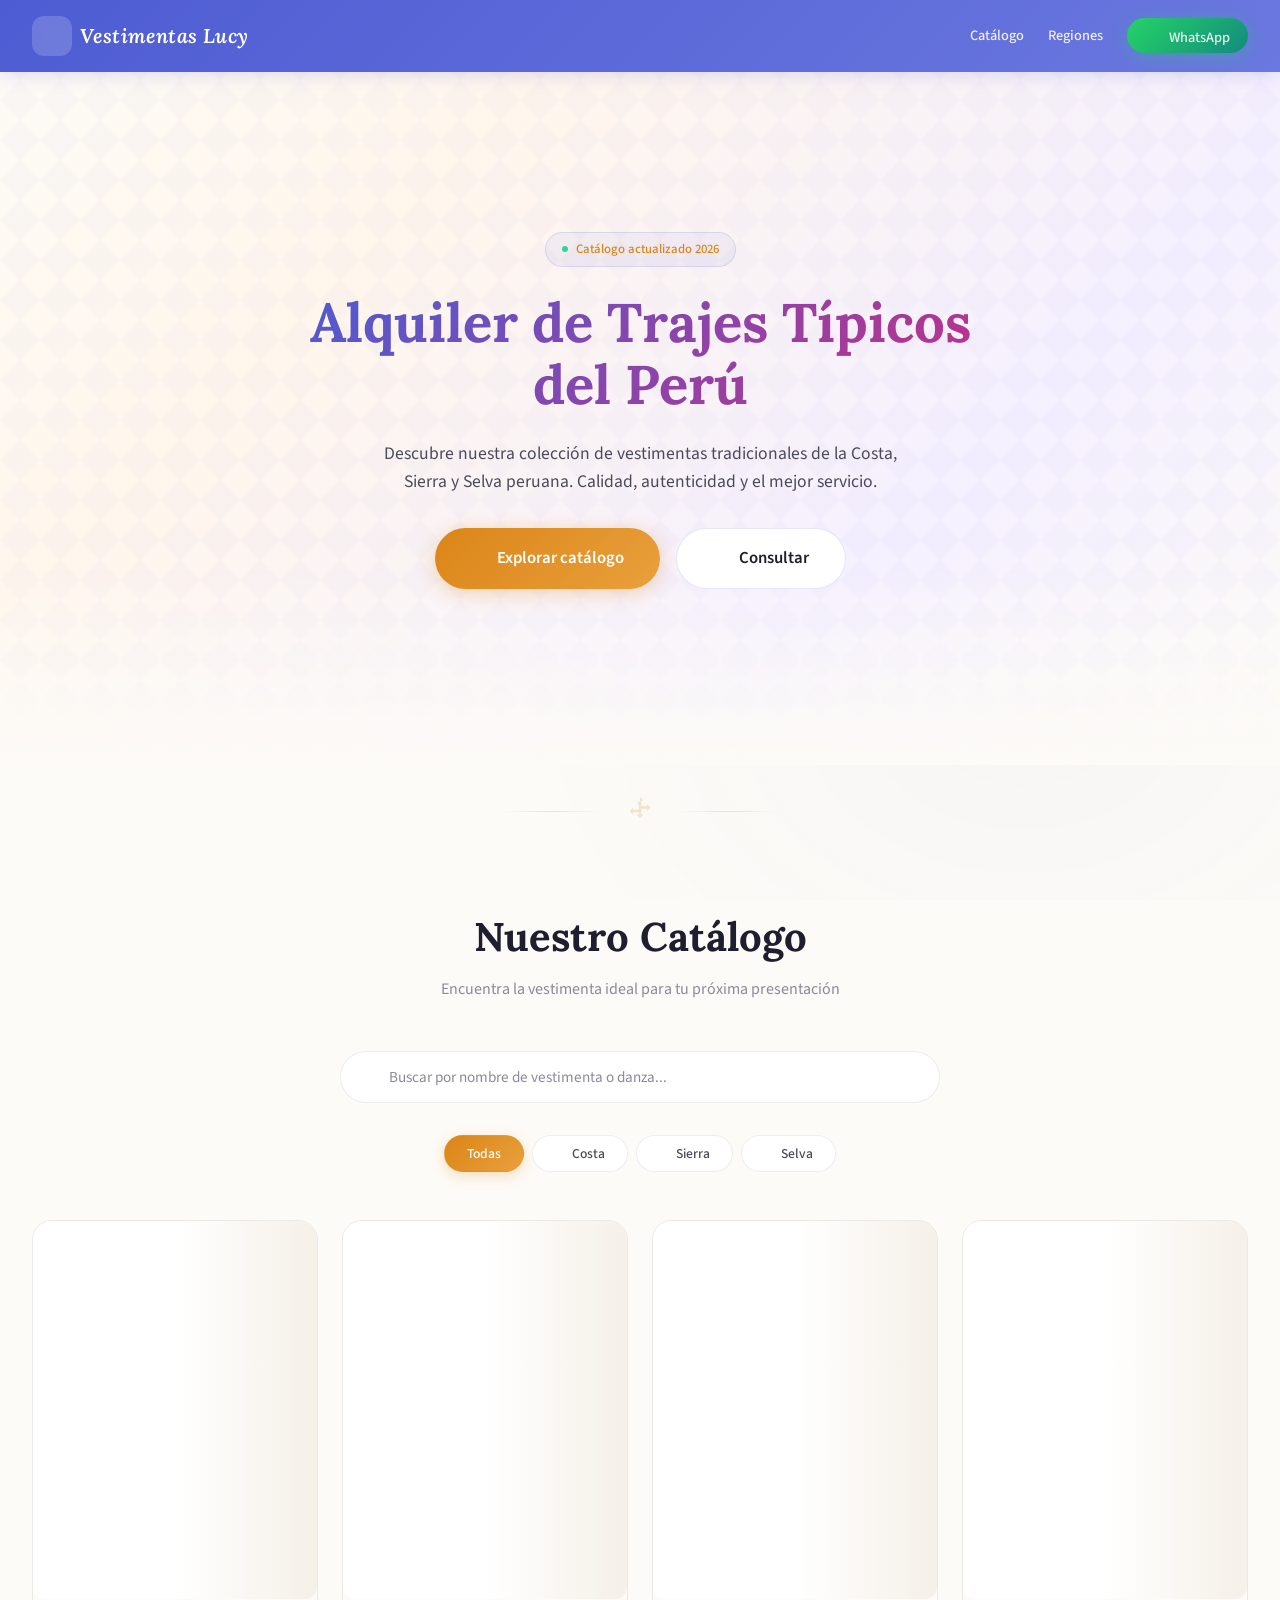
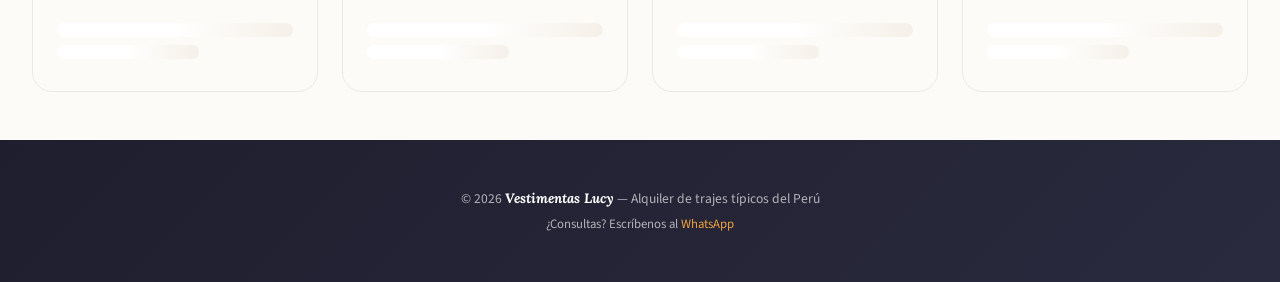
==== commit b64cc6ee: "Nuevo estilo" ====
--- a/index.html
+++ b/index.html
@@ -7,7 +7,7 @@
     <meta name="keywords" content="alquiler vestimentas, trajes típicos Perú, danzas peruanas, marinera, huayno, diablada">
     <title>Vestimentas Lucy — Alquiler de Trajes Típicos del Perú</title>
     <link rel="stylesheet" href="css/style.css">
-    <link rel="icon" type="image/svg+xml" href="data:image/svg+xml,%3Csvg xmlns='http://www.w3.org/2000/svg' width='32' height='32' viewBox='0 0 24 24' fill='none' stroke='%23D35400' stroke-width='2'%3E%3Cpath d='m6 2 2 4h8l2-4'/%3E%3Cpath d='M6 6v14a2 2 0 0 0 2 2h8a2 2 0 0 0 2-2V6'/%3E%3C/svg%3E">
+    <link rel="icon" type="image/svg+xml" href="data:image/svg+xml,%3Csvg xmlns='http://www.w3.org/2000/svg' width='32' height='32' viewBox='0 0 24 24' fill='none' stroke='%23DB8517' stroke-width='2'%3E%3Cpath d='m6 2 2 4h8l2-4'/%3E%3Cpath d='M6 6v14a2 2 0 0 0 2 2h8a2 2 0 0 0 2-2V6'/%3E%3C/svg%3E">
 </head>
 <body>
 
@@ -41,14 +41,11 @@
         <div class="hero-content">
             <div class="hero-badge">
                 <span class="badge-dot"></span>
-                Catálogo actualizado
+                Catálogo actualizado 2026
             </div>
-            <h1>
-                Viste la tradición,<br>
-                <span class="gradient-text">celebra tu cultura</span>
-            </h1>
+            <h1 class="gradient-text">Alquiler de Trajes Típicos del Perú</h1>
             <p>
-                Encuentra el traje perfecto para tu evento. Vestimentas típicas de la Costa, Sierra y Selva del Perú. Reserva fácil por WhatsApp.
+                Descubre nuestra colección de vestimentas tradicionales de la Costa, Sierra y Selva peruana. Calidad, autenticidad y el mejor servicio.
             </p>
             <div class="hero-actions">
                 <a href="#catalogo" class="btn btn-primary btn-lg">
@@ -61,6 +58,15 @@
             </div>
         </div>
     </section>
+
+    <!-- ══════════════════ CHAKANA SEPARATOR ══════════════════ -->
+    <div style="display:flex;align-items:center;justify-content:center;padding:32px 0;gap:24px;">
+        <div style="flex:1;max-width:100px;height:1px;background:linear-gradient(90deg,transparent,#E8E2D9,transparent);"></div>
+        <svg viewBox="0 0 48 48" width="28" height="28" fill="#DB8517" style="opacity:0.2;">
+            <path d="M24 0l6 6h-4v10h10v-4l6 6-6 6v-4H26v10h4l-6 6-6-6h4V26H12v4l-6-6 6-6v4h10V12h-4l6-6z"/>
+        </svg>
+        <div style="flex:1;max-width:100px;height:1px;background:linear-gradient(90deg,transparent,#E8E2D9,transparent);"></div>
+    </div>
 
     <!-- ══════════════════ CATÁLOGO ══════════════════ -->
     <main class="catalog-section" id="catalogo">
--- a/css/style.css
+++ b/css/style.css
@@ -4,18 +4,20 @@
    ===================================================== */
 
 /* ── Google Fonts ── */
-@import url('https://fonts.googleapis.com/css2?family=Outfit:wght@300;400;500;600;700;800&family=Inter:wght@300;400;500;600&display=swap');
+@import url('https://fonts.googleapis.com/css2?family=Lora:ital,wght@0,400;0,500;0,600;0,700;1,400;1,500&family=Source+Sans+3:wght@300;400;500;600;700&display=swap');
 
 /* ── Variables de Diseño ── */
 :root {
-    /* Paleta principal — tonos cálidos y peruanos */
-    --color-primary: #D35400;
-    --color-primary-light: #E67E22;
-    --color-primary-dark: #A04000;
-    --color-secondary: #C0392B;
-    --color-secondary-light: #E74C3C;
-    --color-accent: #F39C12;
-    --color-accent-light: #F1C40F;
+    /* Paleta vibrante — 4 colores */
+    --color-primary: #DB8517;
+    --color-primary-light: #E9A03C;
+    --color-primary-dark: #B96E0E;
+    --color-secondary: #4D5CD2;
+    --color-secondary-light: #6B78E0;
+    --color-accent: #C32F86;
+    --color-accent-light: #D94FA0;
+    --color-teal: #059F78;
+    --color-teal-light: #0CC497;
     --color-whatsapp: #25D366;
     --color-whatsapp-dark: #128C7E;
 
@@ -23,36 +25,41 @@
     --bg-body: #FDFBF7;
     --bg-card: #FFFFFF;
     --bg-card-hover: #FFF8F0;
-    --bg-glass: rgba(211, 84, 0, 0.06);
+    --bg-glass: rgba(77, 92, 210, 0.06);
     --bg-surface: #FFFFFF;
-    --bg-surface-2: #F8F4EE;
+    --bg-surface-2: #F5F0E8;
 
     /* Texto */
-    --text-primary: #2C3E50;
-    --text-secondary: #5D6D7E;
-    --text-muted: #95A5A6;
-    --text-accent: #D35400;
+    --text-primary: #1E1E2E;
+    --text-secondary: #4A4A5A;
+    --text-muted: #8A8A9A;
+    --text-accent: #DB8517;
 
     /* Bordes */
-    --border-subtle: rgba(44, 62, 80, 0.08);
-    --border-card: rgba(211, 84, 0, 0.15);
-    --border-glow: rgba(211, 84, 0, 0.35);
+    --border-subtle: rgba(30, 30, 46, 0.08);
+    --border-card: rgba(77, 92, 210, 0.15);
+    --border-glow: rgba(219, 133, 23, 0.35);
+
+    /* Neutros */
+    --neutral-100: #F7F3ED;
+    --neutral-200: #E8E2D9;
+    --neutral-300: #D1C9BD;
 
     /* Sombras */
-    --shadow-sm: 0 1px 3px rgba(44, 62, 80, 0.06);
-    --shadow-md: 0 4px 14px rgba(44, 62, 80, 0.08);
-    --shadow-lg: 0 10px 40px rgba(44, 62, 80, 0.1);
-    --shadow-glow: 0 0 30px rgba(211, 84, 0, 0.08);
+    --shadow-sm: 0 2px 8px rgba(30, 30, 46, 0.06);
+    --shadow-md: 0 6px 24px rgba(30, 30, 46, 0.08);
+    --shadow-lg: 0 16px 48px rgba(30, 30, 46, 0.12);
+    --shadow-glow: 0 0 30px rgba(219, 133, 23, 0.1);
 
     /* Gradientes */
-    --gradient-hero: linear-gradient(135deg, #FDFBF7 0%, #FFF5EB 50%, #FDFBF7 100%);
-    --gradient-primary: linear-gradient(135deg, #D35400, #E67E22);
+    --gradient-hero: linear-gradient(135deg, #FDFBF7 0%, #FFF6EC 30%, #F5F0FF 70%, #FDFBF7 100%);
+    --gradient-primary: linear-gradient(135deg, #DB8517, #E9A03C);
     --gradient-card: linear-gradient(145deg, #FFFFFF, #FFF9F3);
-    --gradient-text: linear-gradient(135deg, #D35400, #C0392B);
+    --gradient-text: linear-gradient(135deg, #4D5CD2, #C32F86);
 
     /* Tipografía */
-    --font-heading: 'Outfit', sans-serif;
-    --font-body: 'Inter', sans-serif;
+    --font-heading: 'Lora', serif;
+    --font-body: 'Source Sans 3', sans-serif;
 
     /* Radios */
     --radius-sm: 8px;
@@ -62,9 +69,9 @@
     --radius-full: 9999px;
 
     /* Transiciones */
-    --transition-fast: 0.2s cubic-bezier(0.4, 0, 0.2, 1);
-    --transition-base: 0.3s cubic-bezier(0.4, 0, 0.2, 1);
-    --transition-slow: 0.5s cubic-bezier(0.4, 0, 0.2, 1);
+    --transition-fast: 0.2s cubic-bezier(0.25, 0.46, 0.45, 0.94);
+    --transition-base: 0.3s cubic-bezier(0.25, 0.46, 0.45, 0.94);
+    --transition-slow: 0.5s cubic-bezier(0.25, 0.46, 0.45, 0.94);
 
     /* Espaciado */
     --space-xs: 4px;
@@ -106,9 +113,9 @@
     position: fixed;
     inset: 0;
     background: 
-        radial-gradient(ellipse 600px 400px at 20% 20%, rgba(211, 84, 0, 0.03), transparent),
-        radial-gradient(ellipse 500px 350px at 80% 80%, rgba(243, 156, 18, 0.03), transparent),
-        radial-gradient(ellipse 400px 300px at 50% 50%, rgba(192, 57, 43, 0.02), transparent);
+        radial-gradient(ellipse 600px 400px at 20% 20%, rgba(219, 133, 23, 0.03), transparent),
+        radial-gradient(ellipse 500px 350px at 80% 80%, rgba(77, 92, 210, 0.03), transparent),
+        radial-gradient(ellipse 400px 300px at 50% 50%, rgba(195, 47, 134, 0.02), transparent);
     pointer-events: none;
     z-index: 0;
     animation: bgPulse 15s ease-in-out infinite alternate;
@@ -127,16 +134,15 @@
     right: 0;
     z-index: 1000;
     padding: var(--space-md) var(--space-xl);
-    background: rgba(253, 251, 247, 0.85);
-    backdrop-filter: blur(20px);
-    -webkit-backdrop-filter: blur(20px);
-    border-bottom: 1px solid var(--border-subtle);
+    background: linear-gradient(135deg, #4D5CD2, #6B78E0);
+    border-bottom: none;
     transition: var(--transition-base);
+    box-shadow: 0 2px 20px rgba(77,92,210,0.2);
 }
 
 .navbar.scrolled {
-    background: rgba(253, 251, 247, 0.95);
-    box-shadow: var(--shadow-md);
+    background: linear-gradient(135deg, #4D5CD2, #6B78E0);
+    box-shadow: 0 4px 30px rgba(77,92,210,0.3);
 }
 
 .navbar-inner {
@@ -158,7 +164,8 @@
     width: 40px;
     height: 40px;
     border-radius: var(--radius-md);
-    background: var(--gradient-primary);
+    background: rgba(255,255,255,0.18);
+    backdrop-filter: blur(4px);
     display: flex;
     align-items: center;
     justify-content: center;
@@ -167,12 +174,11 @@
 
 .navbar-brand .brand-text {
     font-family: var(--font-heading);
-    font-weight: 700;
+    font-style: italic;
+    font-weight: 600;
     font-size: 1.25rem;
-    background: var(--gradient-text);
-    -webkit-background-clip: text;
-    -webkit-text-fill-color: transparent;
-    background-clip: text;
+    color: #fff;
+    letter-spacing: 0.02em;
 }
 
 .navbar-nav {
@@ -183,28 +189,30 @@
 }
 
 .navbar-nav a {
-    color: var(--text-secondary);
+    color: rgba(255,255,255,0.88);
     text-decoration: none;
     font-size: 0.9rem;
     font-weight: 500;
     transition: var(--transition-fast);
     position: relative;
+    padding-bottom: 4px;
 }
 
 .navbar-nav a:hover {
-    color: var(--text-primary);
+    color: #fff;
 }
 
 .navbar-nav a::after {
     content: '';
     position: absolute;
-    bottom: -4px;
-    left: 0;
+    bottom: 0;
+    left: 50%;
     width: 0;
     height: 2px;
-    background: var(--gradient-primary);
+    background: var(--color-primary);
     border-radius: var(--radius-full);
     transition: var(--transition-base);
+    transform: translateX(-50%);
 }
 
 .navbar-nav a:hover::after {
@@ -242,6 +250,14 @@
     padding: 120px var(--space-xl) var(--space-3xl);
     background: var(--gradient-hero);
     overflow: hidden;
+}
+
+.hero::before {
+    content: '';
+    position: absolute;
+    inset: 0;
+    background-image: url("data:image/svg+xml,%3Csvg xmlns='http://www.w3.org/2000/svg' width='40' height='40' viewBox='0 0 40 40'%3E%3Cpath d='M20 0L40 20L20 40L0 20Z' fill='%234D5CD2' fill-opacity='0.025'/%3E%3C/svg%3E");
+    pointer-events: none;
 }
 
 .hero::after {
@@ -291,15 +307,16 @@
 
 .hero h1 {
     font-family: var(--font-heading);
-    font-size: clamp(2.5rem, 6vw, 4rem);
-    font-weight: 800;
-    line-height: 1.1;
+    font-size: clamp(2.2rem, 5vw, 3.4rem);
+    font-weight: 700;
+    line-height: 1.15;
     margin-bottom: var(--space-lg);
     animation: fadeInUp 0.6s ease-out 0.1s both;
 }
 
+.hero h1.gradient-text,
 .hero h1 .gradient-text {
-    background: var(--gradient-primary);
+    background: linear-gradient(135deg, var(--color-secondary), var(--color-accent));
     -webkit-background-clip: text;
     -webkit-text-fill-color: transparent;
     background-clip: text;
@@ -330,6 +347,31 @@
         opacity: 1;
         transform: translateY(0);
     }
+}
+
+/* ── ICONOS SVG INLINE ── */
+.btn svg,
+.filter-tab svg,
+.sidebar-link svg,
+.card-badge svg,
+.admin-topbar h1 svg,
+.stat-icon svg,
+.navbar-brand svg {
+    vertical-align: middle;
+    flex-shrink: 0;
+}
+
+.btn i[data-lucide],
+.filter-tab i[data-lucide],
+.sidebar-link i[data-lucide] {
+    display: inline-flex;
+    align-items: center;
+}
+
+.admin-topbar h1 {
+    display: flex;
+    align-items: center;
+    gap: var(--space-sm);
 }
 
 /* ── BOTONES ── */
@@ -353,12 +395,12 @@
 .btn-primary {
     background: var(--gradient-primary);
     color: #fff;
-    box-shadow: 0 4px 20px rgba(211, 84, 0, 0.3);
+    box-shadow: 0 4px 20px rgba(219, 133, 23, 0.3);
 }
 
 .btn-primary:hover {
     transform: translateY(-2px);
-    box-shadow: 0 6px 30px rgba(211, 84, 0, 0.4);
+    box-shadow: 0 6px 30px rgba(219, 133, 23, 0.4);
 }
 
 .btn-secondary {
@@ -441,8 +483,8 @@
 }
 
 .search-bar:focus {
-    border-color: var(--color-primary);
-    box-shadow: 0 0 0 3px rgba(211, 84, 0, 0.12);
+    border-color: var(--color-secondary);
+    box-shadow: 0 0 0 3px rgba(77, 92, 210, 0.1);
 }
 
 .search-bar::placeholder {
@@ -491,7 +533,7 @@
     background: var(--gradient-primary);
     color: #fff;
     border-color: transparent;
-    box-shadow: 0 2px 12px rgba(211, 84, 0, 0.3);
+    box-shadow: 0 4px 14px rgba(219, 133, 23, 0.25);
 }
 
 /* ── GRID DE CATÁLOGO ── */
@@ -541,14 +583,17 @@
     position: absolute;
     top: var(--space-md);
     left: var(--space-md);
-    padding: 4px 12px;
-    background: rgba(253, 251, 247, 0.85);
+    padding: 5px 14px;
+    background: rgba(255, 255, 255, 0.88);
     backdrop-filter: blur(10px);
+    -webkit-backdrop-filter: blur(10px);
     border-radius: var(--radius-full);
-    font-size: 0.75rem;
-    font-weight: 600;
+    font-family: var(--font-heading);
+    font-style: italic;
+    font-size: 0.78rem;
+    font-weight: 500;
     color: var(--text-accent);
-    border: 1px solid var(--border-card);
+    box-shadow: 0 2px 8px rgba(0,0,0,0.06);
 }
 
 .card-stock-badge {
@@ -562,15 +607,15 @@
 }
 
 .card-stock-badge.in-stock {
-    background: rgba(52, 211, 153, 0.15);
-    color: #34D399;
-    border: 1px solid rgba(52, 211, 153, 0.3);
+    background: rgba(5, 159, 120, 0.12);
+    color: #059F78;
+    border: 1px solid rgba(5, 159, 120, 0.25);
 }
 
 .card-stock-badge.out-of-stock {
-    background: rgba(239, 68, 68, 0.15);
-    color: #EF4444;
-    border: 1px solid rgba(239, 68, 68, 0.3);
+    background: rgba(195, 47, 134, 0.1);
+    color: #C32F86;
+    border: 1px solid rgba(195, 47, 134, 0.2);
 }
 
 .card-body {
@@ -615,9 +660,9 @@
 
 .talla-chip.available:hover,
 .talla-chip.selected {
-    border-color: var(--color-primary);
-    background: rgba(211, 84, 0, 0.08);
-    color: var(--color-primary);
+    border-color: var(--color-secondary);
+    background: rgba(77, 92, 210, 0.08);
+    color: var(--color-secondary);
 }
 
 .talla-chip.unavailable {
@@ -778,9 +823,15 @@
     z-index: 1;
     text-align: center;
     padding: var(--space-2xl) var(--space-xl);
-    border-top: 1px solid var(--border-subtle);
-    color: var(--text-muted);
+    background: linear-gradient(135deg, #1E1E2E, #2A2A3E);
+    color: rgba(255,255,255,0.65);
     font-size: 0.85rem;
+}
+
+.site-footer strong {
+    font-family: var(--font-heading);
+    font-style: italic;
+    color: #fff;
 }
 
 .site-footer a {
@@ -894,7 +945,7 @@
     width: 44px;
     height: 44px;
     border-radius: 50%;
-    background: var(--gradient-primary);
+    background: linear-gradient(135deg, #4D5CD2, #6B78E0);
     color: #fff;
     border: none;
     display: flex;
@@ -907,7 +958,7 @@
     visibility: hidden;
     transform: translateY(10px);
     transition: var(--transition-base);
-    box-shadow: 0 4px 16px rgba(211, 84, 0, 0.3);
+    box-shadow: 0 4px 16px rgba(77, 92, 210, 0.3);
 }
 
 .scroll-top-btn.visible {
@@ -918,7 +969,7 @@
 
 .scroll-top-btn:hover {
     transform: translateY(-3px);
-    box-shadow: 0 6px 24px rgba(211, 84, 0, 0.4);
+    box-shadow: 0 6px 24px rgba(77, 92, 210, 0.4);
 }
 
 /* ── RESPONSIVE ── */
